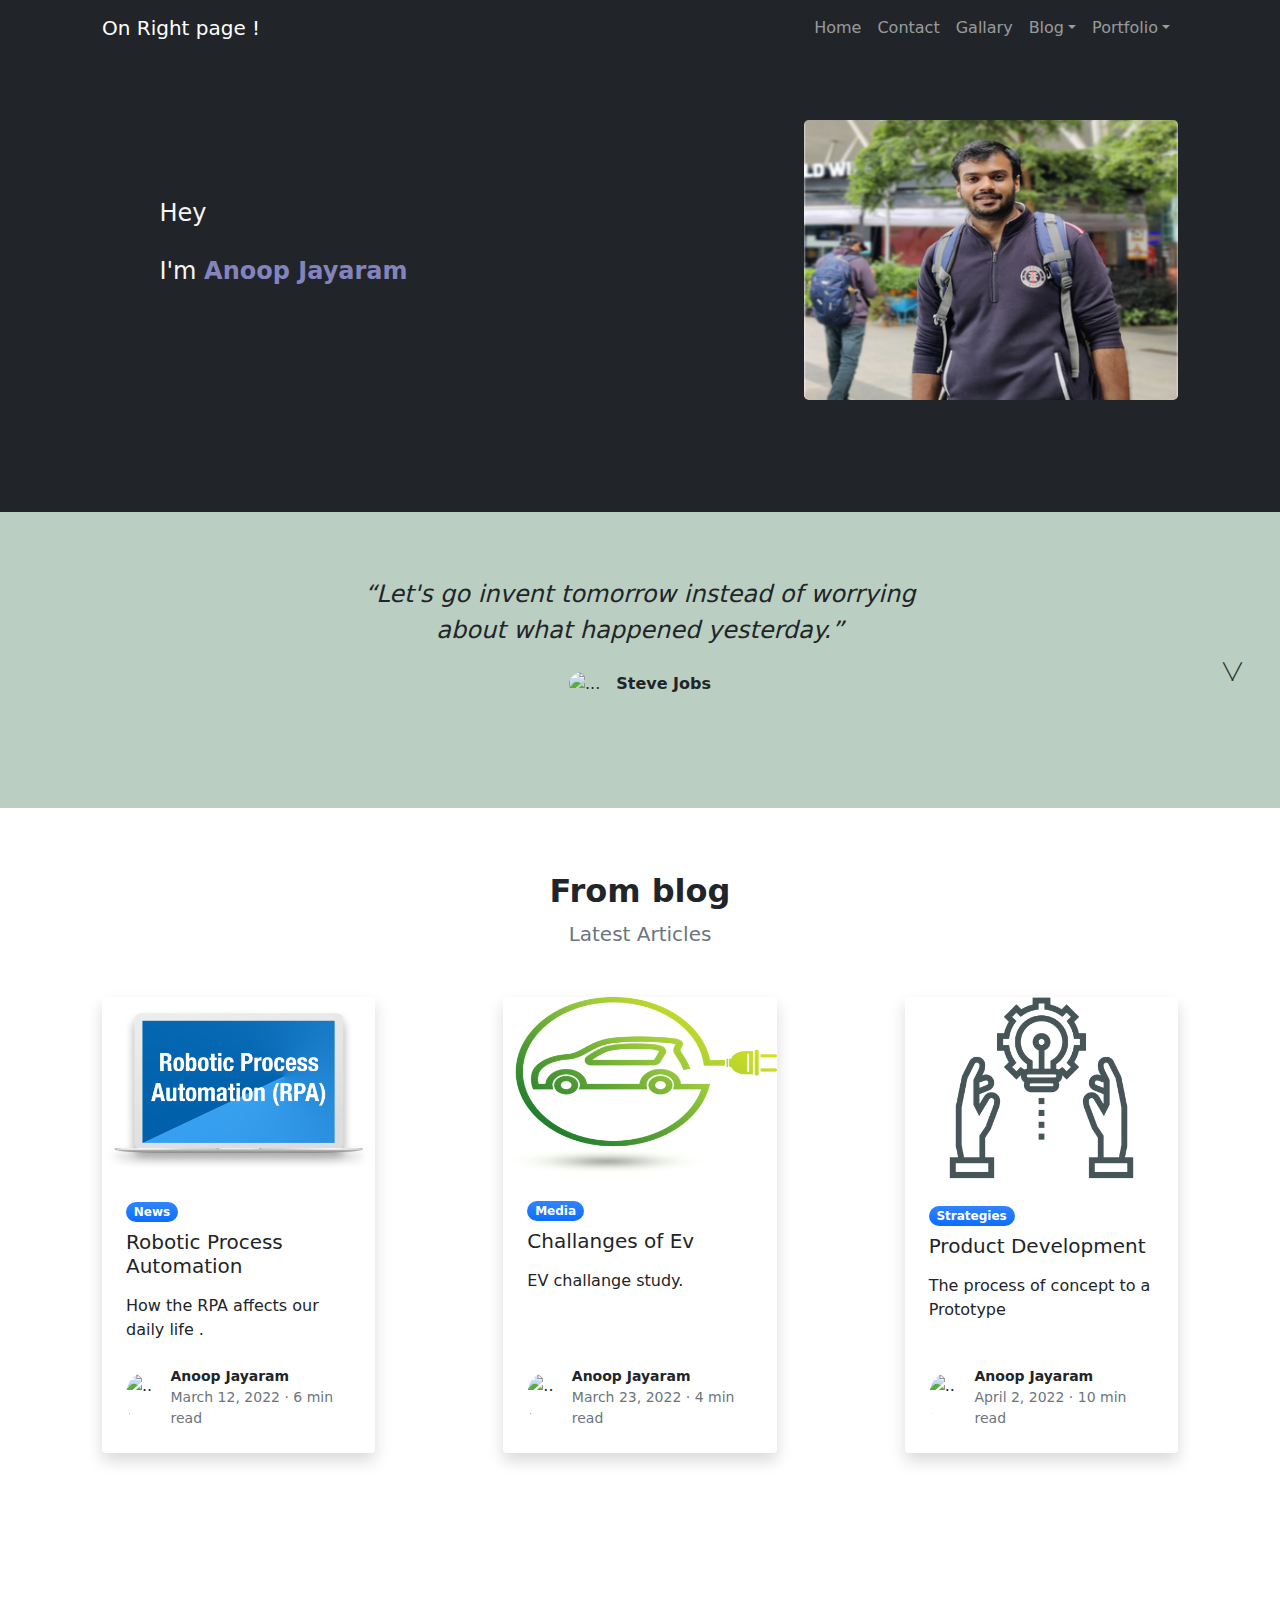
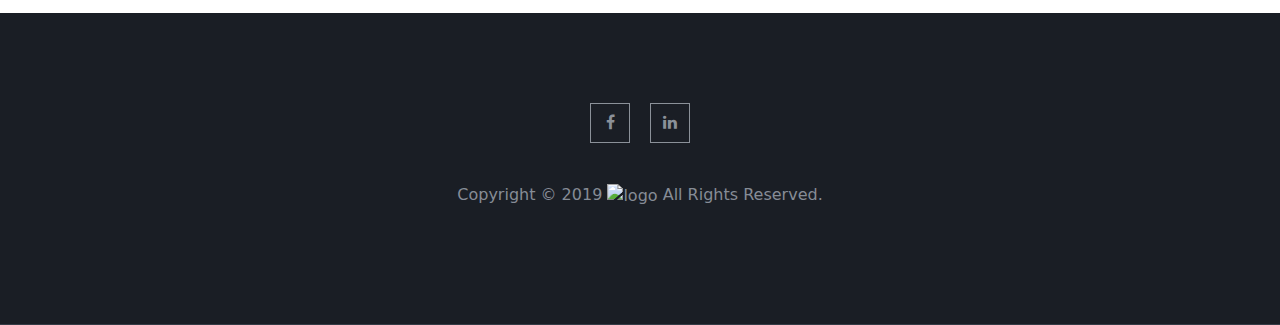
==== index.html @ e0f13cea "c" ====
<!DOCTYPE html>
<html lang="en">
    <head>
        <meta charset="utf-8" />
        <meta name="viewport" content="width=device-width, initial-scale=1, shrink-to-fit=no" />
        <meta name="description" content="" />
        <meta name="author" content="" />
        <title>Anoop Jayaram</title>
        <!-- Favicon-->
        <link rel="icon" type="image/x-icon" href="assets/favicon.ico" />
        <!-- Bootstrap icons-->
        <link href="https://cdn.jsdelivr.net/npm/bootstrap-icons@1.5.0/font/bootstrap-icons.css" rel="stylesheet" />
        <link rel="stylesheet" href="https://cdnjs.cloudflare.com/ajax/libs/font-awesome/4.7.0/css/font-awesome.min.css">
        <!-- Core theme CSS (includes Bootstrap)-->
        <link href="css/styles.css" rel="stylesheet" />
    </head>
    <body class="d-flex flex-column h-100">
        <main class="flex-shrink-0">
            <!-- Navigation-->
            <nav class="navbar navbar-expand-lg navbar-dark bg-dark">
                <div class="container px-5">
                    <a class="navbar-brand" href="index.html">On Right page !</a>
                    <button class="navbar-toggler" type="button" data-bs-toggle="collapse" data-bs-target="#navbarSupportedContent" aria-controls="navbarSupportedContent" aria-expanded="false" aria-label="Toggle navigation"><span class="navbar-toggler-icon"></span></button>
                    <div class="collapse navbar-collapse" id="navbarSupportedContent">
                        <ul class="navbar-nav ms-auto mb-2 mb-lg-0">
                            <li class="nav-item"><a class="nav-link" href="index.html">Home</a></li>
                            <li class="nav-item"><a class="nav-link" href="contact.html">Contact</a></li>
                            <li class="nav-item"><a class="nav-link" href="gallary.html">Gallary</a></li>
                            <!-- <li class="nav-item"><a class="nav-link" href="faq.html">FAQ</a></li> -->
                            <li class="nav-item dropdown">
                                <a class="nav-link dropdown-toggle" id="navbarDropdownBlog" href="#" role="button" data-bs-toggle="dropdown" aria-expanded="false">Blog</a>
                                <ul class="dropdown-menu dropdown-menu-end" aria-labelledby="navbarDropdownBlog">
                                    <li><a class="dropdown-item" href="blog-home.html">Blog Home</a></li>
                                    <li><a class="dropdown-item" href="blog-post.html">Blog Post</a></li>
                                </ul>
                            </li>
                            <li class="nav-item dropdown">
                                <a class="nav-link dropdown-toggle" id="navbarDropdownPortfolio" href="#" role="button" data-bs-toggle="dropdown" aria-expanded="false">Portfolio</a>
                                <ul class="dropdown-menu dropdown-menu-end" aria-labelledby="navbarDropdownPortfolio">
                                    <li><a class="dropdown-item" href="portfolio-overview.html">Portfolio Overview</a></li>
                                    <li><a class="dropdown-item" href="portfolio-item.html">Portfolio Item</a></li>
                                </ul>
                            </li>
                        </ul>
                    </div>
                </div>
            </nav>
            <!-- Header-->
            <header class="bg-dark py-5">
                <div class="container px-5">
                    <div class="row gx-5 align-items-center justify-content-center">
                        <div class="col-lg-8 col-xl-7 col-xxl-6">
                            <div class="my-5 text-center text-xl-start">
                                <!-- <h1 class="display-5 fw-bolder text-white mb-2">Anoop Jayaram</h1>
                                <p class="lead fw-normal text-white-50 mb-4">Hi!</p> -->
                                <h1 id="intro">Hey</h1>
                                <h1 id="intro" >I'm  <strong><span style="color:rgb(132, 132, 189)"> Anoop Jayaram </span></strong></h1> 
                            <h1 id="scroll">
                                <div class="dropping-texts">
                                    <div>Embedded developer</div>
                                    <div>Web Developer</div>
                                    <div>Writer</div>
                                    <div>Human!</div>
                                  </div>
                            </h1>
                           
                          </body>
                                <!-- <div class="d-grid gap-3 d-sm-flex justify-content-sm-center justify-content-xl-start">
                                    <a class="btn btn-primary btn-lg px-4 me-sm-3" href="#features">Get Started</a>
                                    <a class="btn btn-outline-light btn-lg px-4" href="#!">Learn More</a>
                                </div> -->
                            </div>
                        </div>
                        <div class="col-xl-5 col-xxl-6 d-none d-xl-block text-center"><img class="img-fluid rounded-3 my-5" src="assets/Layer_1_copy_1_400x300.jpg" alt="..." /></div>
                    </div>
                </div>
               
            </header>
             
            <!-- Features section-->
            <!-- <section class="py-5" id="features">
                <div class="container px-5 my-5">
                    <div class="row gx-5">
                        <div class="col-lg-4 mb-5 mb-lg-0"><h2 class="fw-bolder mb-0">A better way to start Learning.</h2></div>
                        <div class="col-lg-8">
                            <div class="row gx-5 row-cols-1 row-cols-md-2">
                                <div class="col mb-5 h-100">
                                    <div class="feature bg-primary bg-gradient text-white rounded-3 mb-3"><i class="bi bi-collection"></i></div>
                                        <h2 class="h5" >Featured title</h2>
                                    <p class="mb-0">Paragraph of text beneath the heading to explain the heading. Here is just a bit more text.</p>
                                </div>
                                <div class="col mb-5 h-100">
                                    <div class="feature bg-primary bg-gradient text-white rounded-3 mb-3"><i class="bi bi-building"></i></div>
                                    <h2 class="h5">Featured title</h2>
                                    <p class="mb-0">Paragraph of text beneath the heading to explain the heading. Here is just a bit more text.</p>
                                </div>
                                <div class="col mb-5 mb-md-0 h-100">
                                    <div class="feature bg-primary bg-gradient text-white rounded-3 mb-3"><i class="bi bi-toggles2"></i></div>
                                    <h2 class="h5">Featured title</h2>
                                    <p class="mb-0">Paragraph of text beneath the heading to explain the heading. Here is just a bit more text.</p>
                                </div>
                                <div class="col h-100">
                                    <div class="feature bg-primary bg-gradient text-white rounded-3 mb-3"><i class="bi bi-toggles2"></i></div>
                                    <h2 class="h5">Featured title</h2>
                                    <p class="mb-0">Paragraph of text beneath the heading to explain the heading. Here is just a bit more text.</p>
                                </div>
                            </div>
                        </div>
                    </div>
                </div>
            </section> -->
           
            <!-- Testimonial section-->
            <div class="py-5 bg-light">
                <div class="container px-5 my-5">
                    <div class="row gx-5 justify-content-center">
                        <div class="col-lg-10 col-xl-7">
                            <div class="text-center">
                                <div class="fs-4 mb-4 fst-italic">“Let's go invent tomorrow instead of worrying about what happened yesterday.”</div>
                                <div class="d-flex align-items-center justify-content-center">
                                    <img class="rounded-circle me-3" src="https://dummyimage.com/40x40/ced4da/6c757d" alt="..." />
                                    <div class="fw-bold">
                                        Steve Jobs
                                    </div>
                                </div>
                            </div>
                        </div>
                    </div>
                </div>
                <div class="scrollsec"></div>
            </div>
            <!-- Blog preview section-->
            <section class="py-5">
                <div class="container px-5 my-5">
                    <div class="row gx-5 justify-content-center">
                        <div class="col-lg-8 col-xl-6">
                            <div class="text-center">
                                <h2 class="fw-bolder">From blog</h2>
                                <p class="lead fw-normal text-muted mb-5">Latest Articles</p>
                            </div>
                        </div>
                    </div>
                    <div class="row gx-5">
                        <div class="col-lg-4 mb-5">
                            <div class="card h-100 shadow border-0">
                                <img class="card-img-top" src="assets/RPA.png" alt="..." />
                                <div class="card-body p-4">
                                    <div class="badge bg-primary bg-gradient rounded-pill mb-2">News</div>
                                    <a class="text-decoration-none link-dark stretched-link" href=""><h5 class="card-title mb-3">Robotic Process Automation </h5></a>
                                    <p class="card-text mb-0">How the RPA affects our daily life .</p>
                                </div>
                                <div class="card-footer p-4 pt-0 bg-transparent border-top-0">
                                    <div class="d-flex align-items-end justify-content-between">
                                        <div class="d-flex align-items-center">
                                            <img class="rounded-circle me-3" src="https://dummyimage.com/40x40/ced4da/6c757d" alt="..." />
                                            <div class="small">
                                                <div class="fw-bold">Anoop Jayaram</div>
                                                <div class="text-muted">March 12, 2022 &middot; 6 min read</div>
                                            </div>
                                        </div>
                                    </div>
                                </div>
                            </div>
                        </div>
                        <div class="col-lg-4 mb-5">
                            <div class="card h-100 shadow border-0">
                                <img class="card-img-top" src="assets/ev_1_1000x650.png" alt="..." />
                                <div class="card-body p-4">
                                    <div class="badge bg-primary bg-gradient rounded-pill mb-2">Media</div>
                                    <a class="text-decoration-none link-dark stretched-link" href="#!"><h5 class="card-title mb-3">Challanges of Ev</h5></a>
                                    <p class="card-text mb-0"> EV challange study.</p>
                                </div>
                                <div class="card-footer p-4 pt-0 bg-transparent border-top-0">
                                    <div class="d-flex align-items-end justify-content-between">
                                        <div class="d-flex align-items-center">
                                            <img class="rounded-circle me-3" src="https://dummyimage.com/40x40/ced4da/6c757d" alt="..." />
                                            <div class="small">
                                                <div class="fw-bold">Anoop Jayaram</div>
                                                <div class="text-muted">March 23, 2022 &middot; 4 min read</div>
                                            </div>
                                        </div>
                                    </div>
                                </div>
                            </div>
                        </div>
                        <div class="col-lg-4 mb-5">
                            <div class="card h-100 shadow border-0">
                                <img class="card-img-top" src="assets/product development.png" alt="..." />
                                <div class="card-body p-4">
                                    <div class="badge bg-primary bg-gradient rounded-pill mb-2">Strategies</div>
                                    <a class="text-decoration-none link-dark stretched-link" href="product_development.html"><h5 class="card-title mb-3">Product Development</h5></a>
                                    <p class="card-text mb-0">The process of concept to a Prototype</p>
                                </div>
                                <div class="card-footer p-4 pt-0 bg-transparent border-top-0">
                                    <div class="d-flex align-items-end justify-content-between">
                                        <div class="d-flex align-items-center">
                                            <img class="rounded-circle me-3" src="https://dummyimage.com/40x40/ced4da/6c757d" alt="..." />
                                            <div class="small">
                                                <div class="fw-bold">Anoop Jayaram</div>
                                                <div class="text-muted">April 2, 2022 &middot; 10 min read</div>
                                            </div>
                                        </div>
                                    </div>
                                </div>
                            </div>
                        </div>
                    </div>
              
            </div>
            </section>
        </main>

          <!--  footer -->
          <section1 class="contact-area" id="contact">
            <div class="container">
                <div class="row">
                    <div class="col-lg-6 offset-lg-3">
                        <div class="contact-content text-center">
    
                            <div class="contact-social">
                                <ul>
                                    <li><a class="hover-target" href=""><i class="fa fa-facebook"></i></a></li>
                                    <li><a class="hover-target" href=""><i class="fa fa-linkedin"></i></a></li>
          
        
                                </ul>
                            </div>
                        </div>
                    </div>
                </div>
            </div>
        </sectionq>
        <!-- =============== 1.9 Contact Area End ====================-->
        <!-- =============== 1.9 Footer Area Start ====================-->
        <footer>
            <p>Copyright &copy; 2019 <img src="https://i.ibb.co/QDy827D/ak-logo.png" alt="logo"> All Rights Reserved.</p>
        </footer>
      <!-- end footer -->
        <!-- Bootstrap core JS-->
        <script src="https://cdn.jsdelivr.net/npm/bootstrap@5.1.3/dist/js/bootstrap.bundle.min.js"></script>
        <!-- Core theme JS-->
        <script src="js/scripts.js"></script>
    </body>
</html>
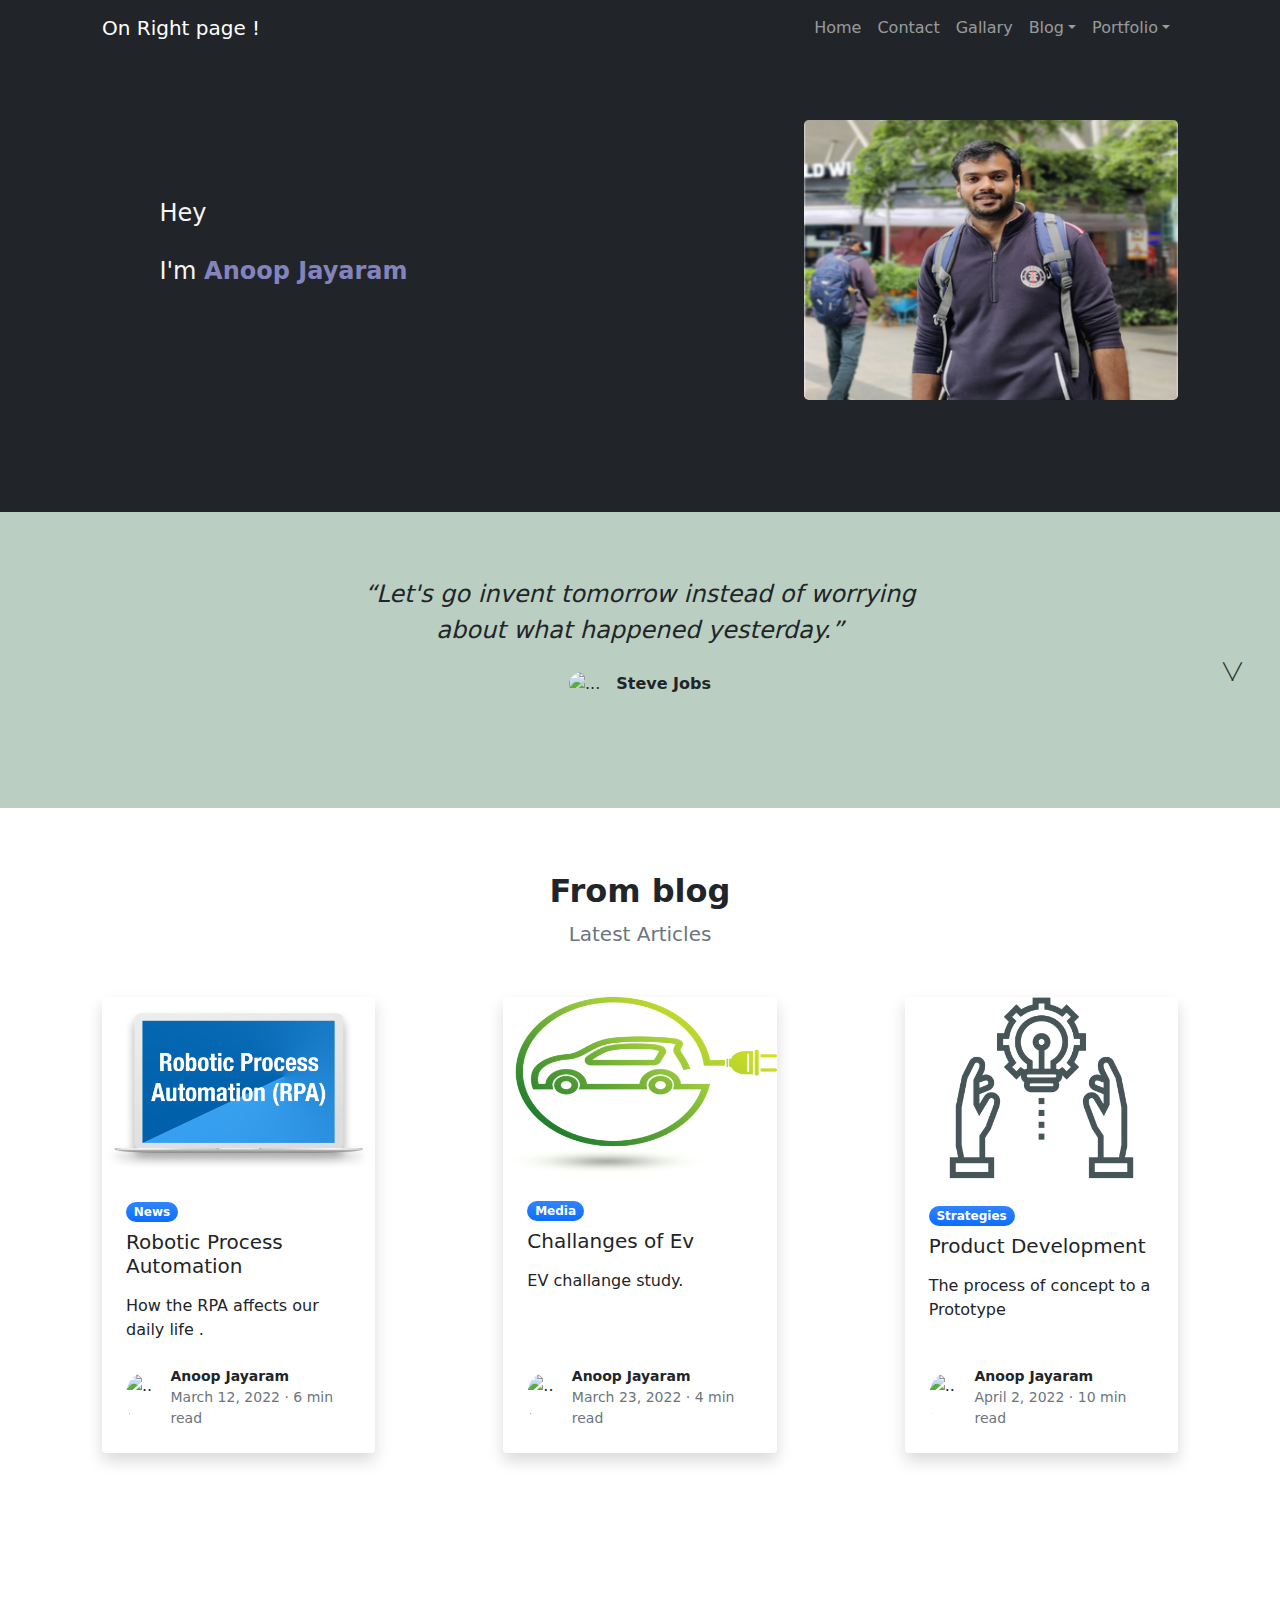
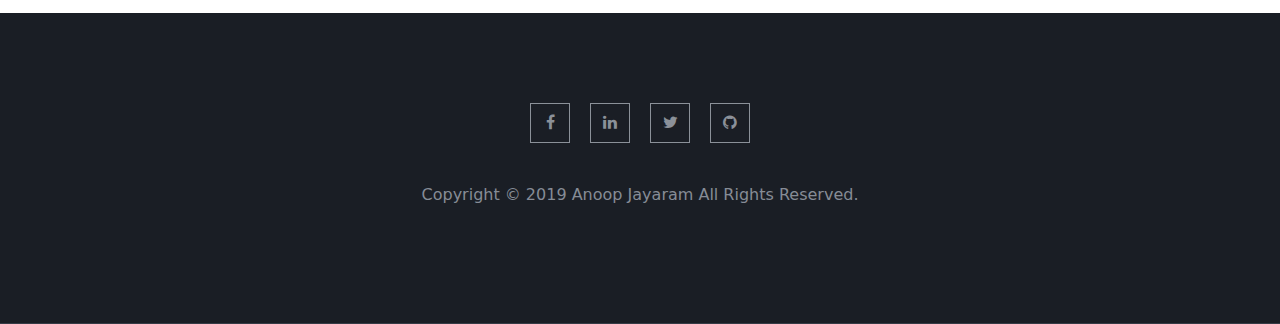
==== commit f0a51ccf: "footer" ====
--- a/index.html
+++ b/index.html
@@ -219,9 +219,10 @@
     
                             <div class="contact-social">
                                 <ul>
-                                    <li><a class="hover-target" href=""><i class="fa fa-facebook"></i></a></li>
-                                    <li><a class="hover-target" href=""><i class="fa fa-linkedin"></i></a></li>
-          
+                                    <li><a class="hover-target" href="https://www.facebook.com/anoopjayaram7/" target="_blank"><i class="fa fa-facebook"></i></a></li>
+                                    <li><a class="hover-target" href="https://www.linkedin.com/in/anoopjayaram97/" target="_blank"><i class="fa fa-linkedin"></i></a></li>
+                                    <li><a class="hover-target" href="https://twitter.com/anoopjayaram7" target="_blank"><i class="fa fa-twitter"></i></a></li>
+                                    <li><a class="hover-target" href="https://github.com/anoopjayaram" target="_blank"><i class="fa fa-github"></i></a></li>
         
                                 </ul>
                             </div>
@@ -233,7 +234,7 @@
         <!-- =============== 1.9 Contact Area End ====================-->
         <!-- =============== 1.9 Footer Area Start ====================-->
         <footer>
-            <p>Copyright &copy; 2019 <img src="https://i.ibb.co/QDy827D/ak-logo.png" alt="logo"> All Rights Reserved.</p>
+            <p>Copyright &copy; 2019 Anoop Jayaram   All Rights Reserved.</p>
         </footer>
       <!-- end footer -->
         <!-- Bootstrap core JS-->
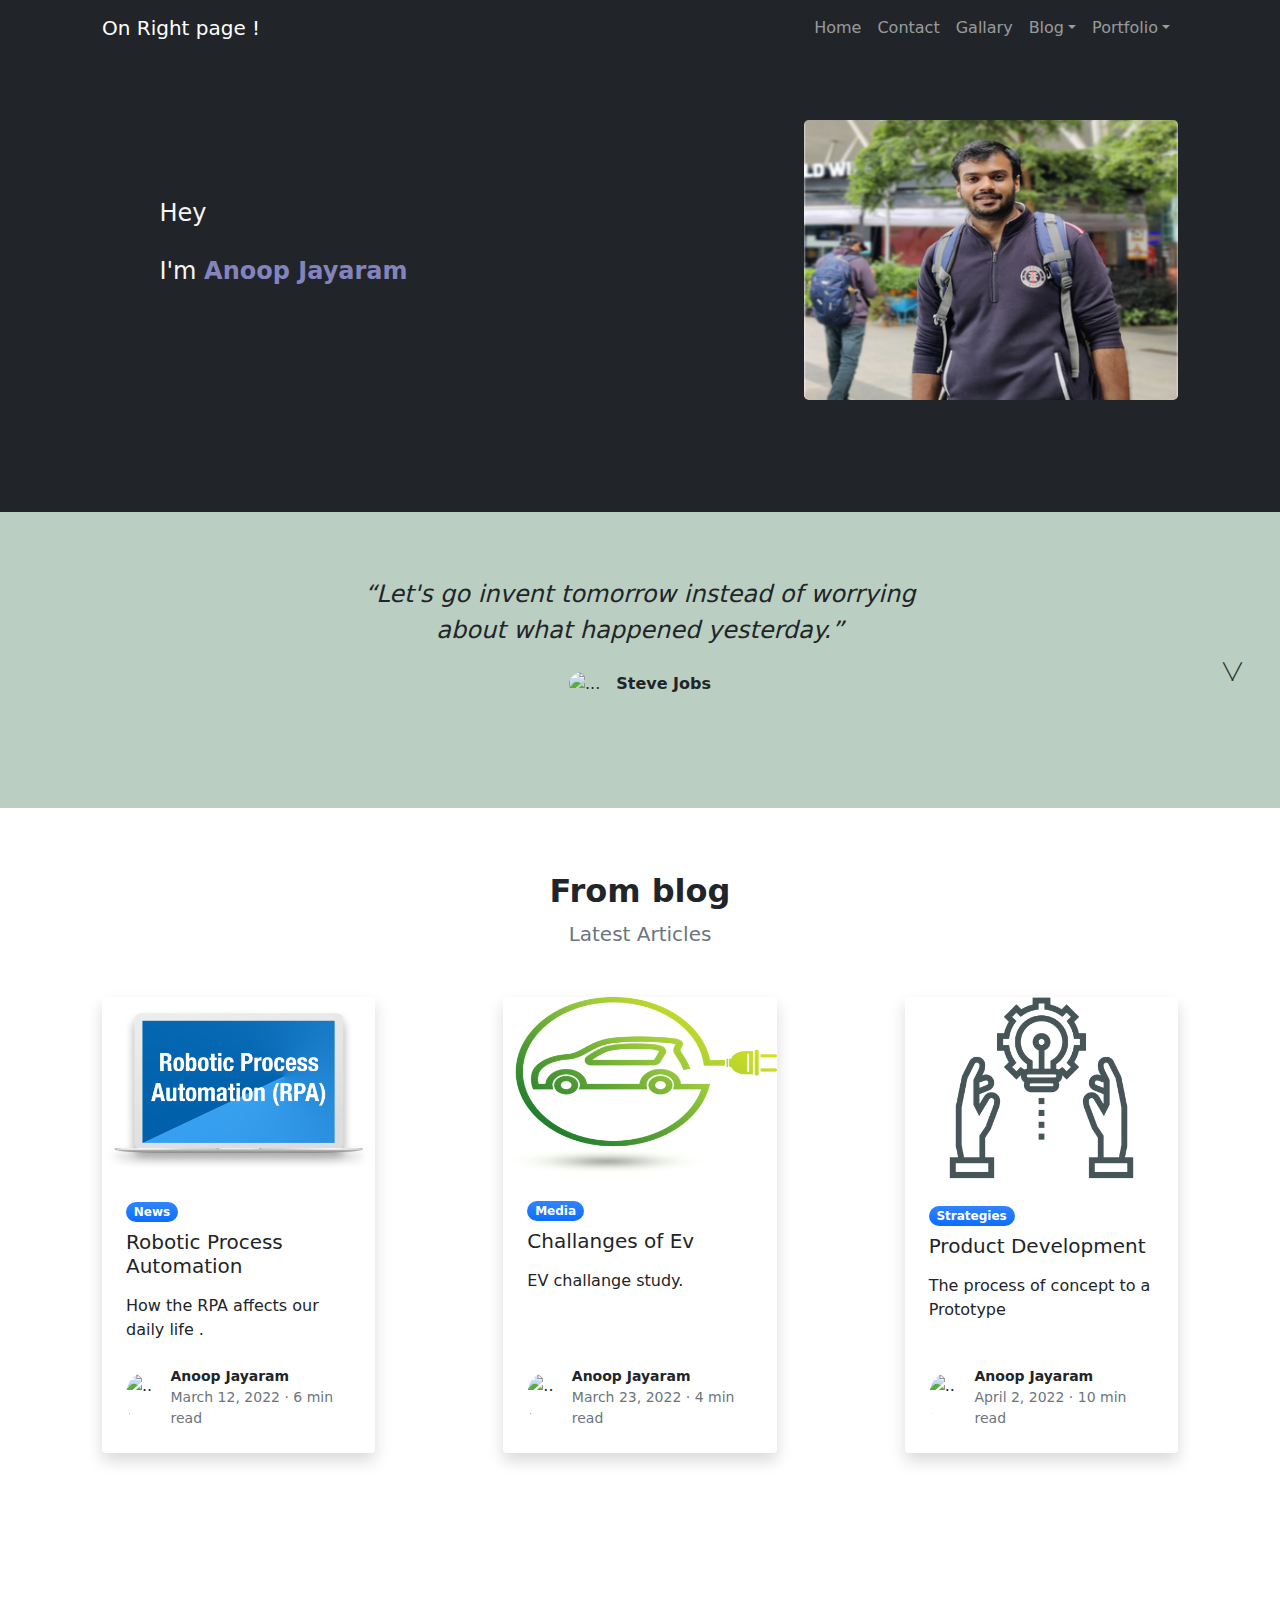
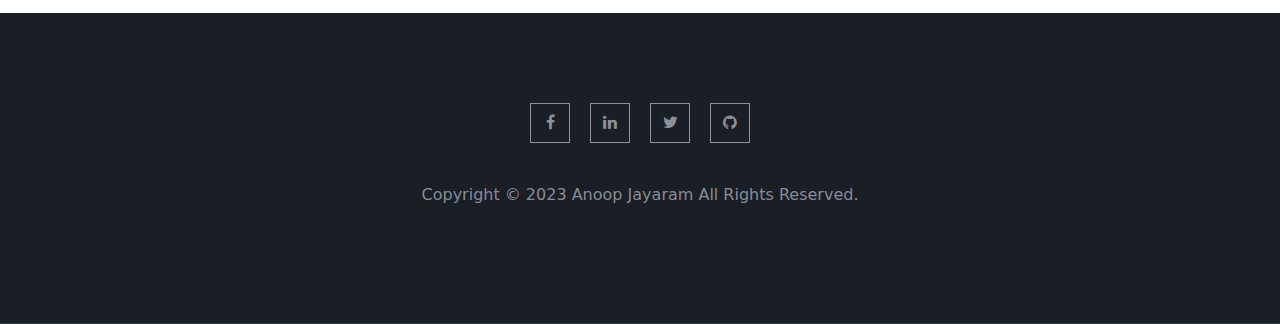
==== commit 4e5bff52: "year" ====
--- a/index.html
+++ b/index.html
@@ -234,7 +234,7 @@
         <!-- =============== 1.9 Contact Area End ====================-->
         <!-- =============== 1.9 Footer Area Start ====================-->
         <footer>
-            <p>Copyright &copy; 2019 Anoop Jayaram   All Rights Reserved.</p>
+            <p>Copyright &copy; 2023 Anoop Jayaram   All Rights Reserved.</p>
         </footer>
       <!-- end footer -->
         <!-- Bootstrap core JS-->
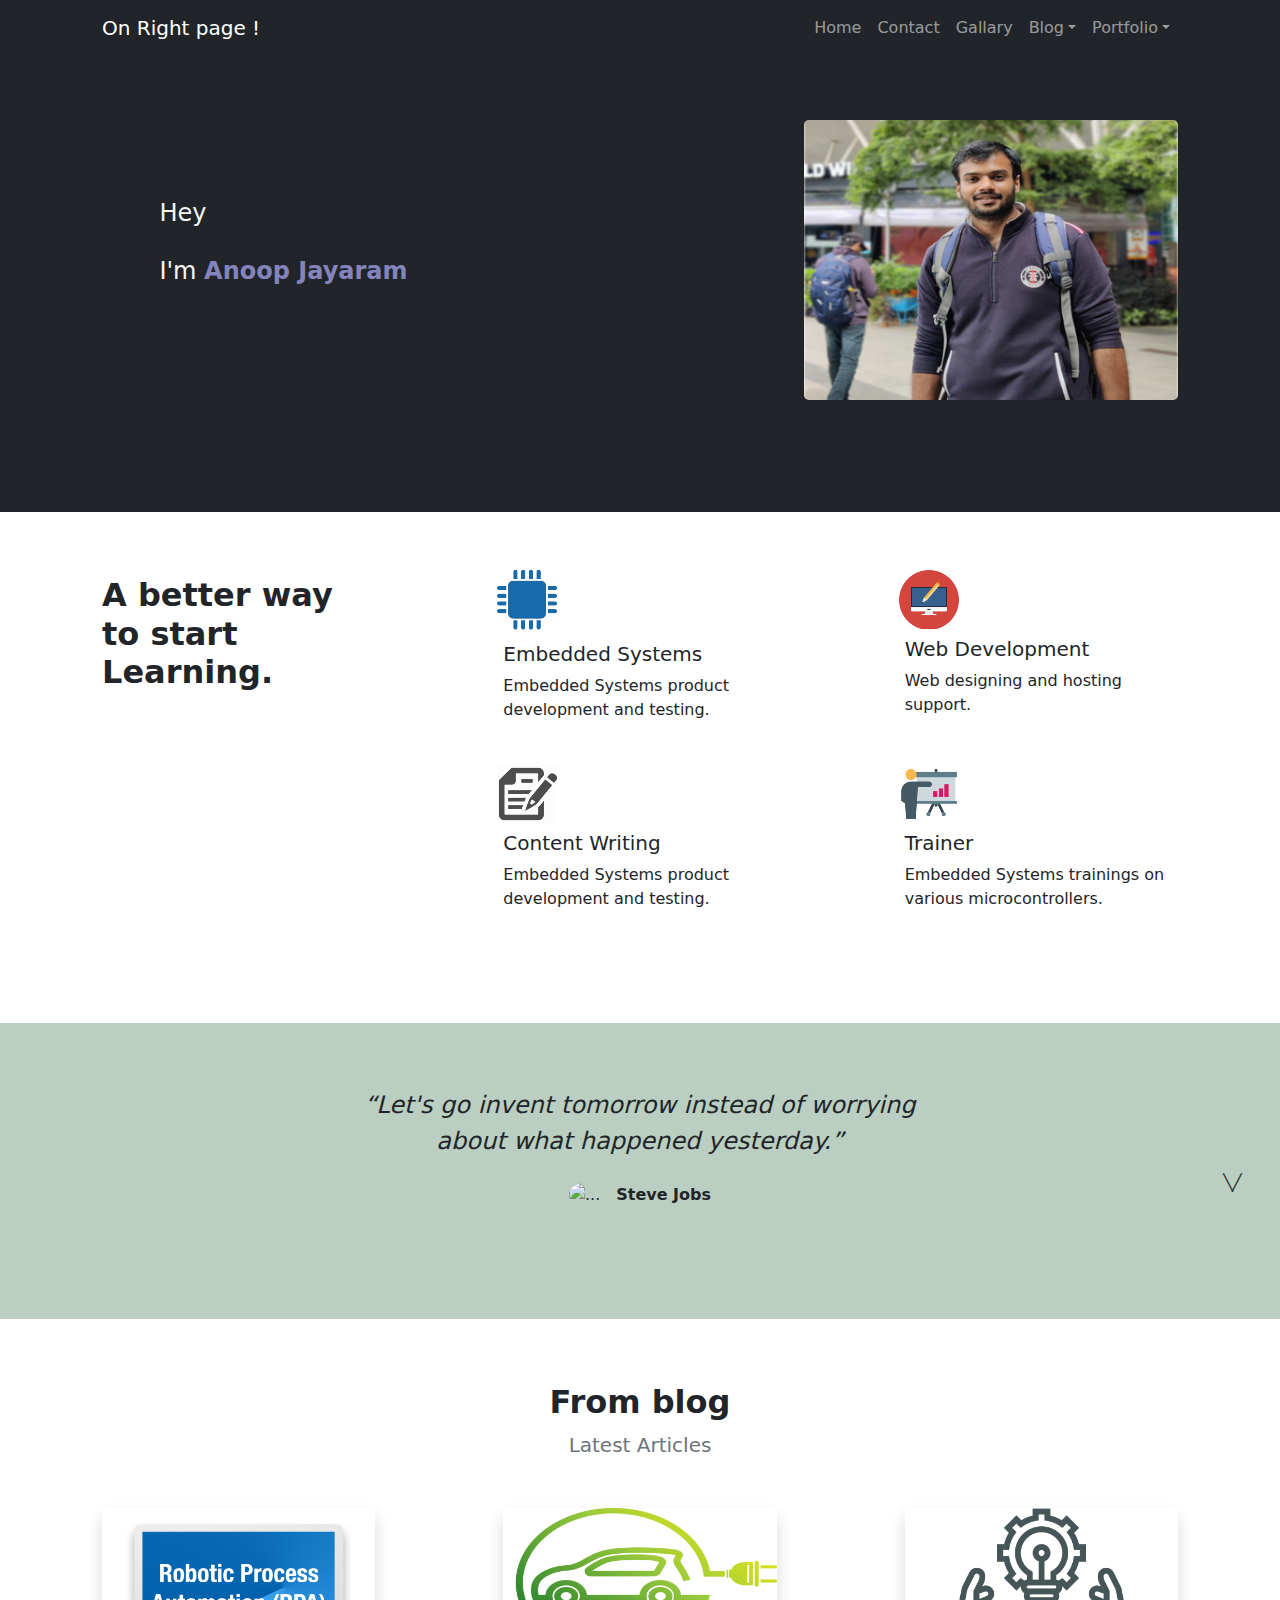
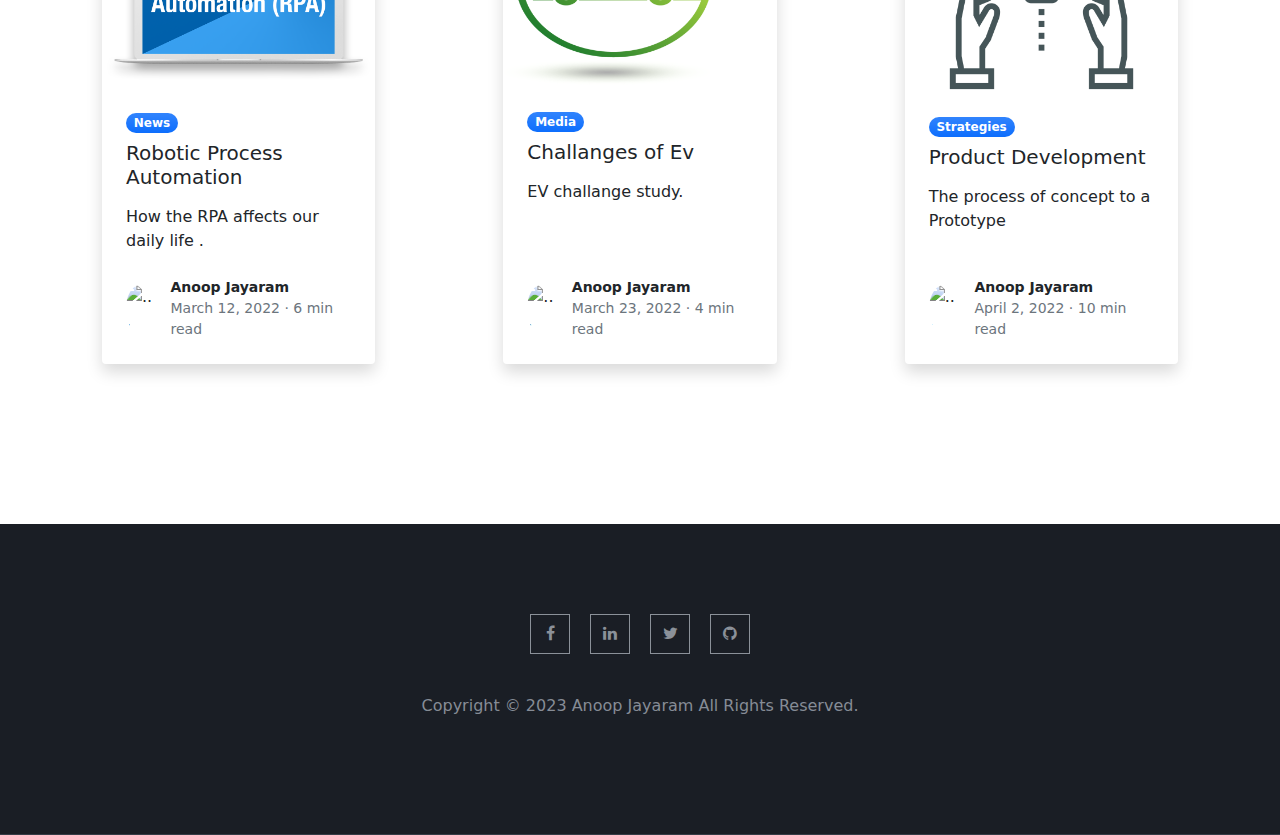
==== commit 79144ad5: "s" ====
--- a/index.html
+++ b/index.html
@@ -78,37 +78,37 @@
             </header>
              
             <!-- Features section-->
-            <!-- <section class="py-5" id="features">
+            <section class="py-5" id="features">
                 <div class="container px-5 my-5">
                     <div class="row gx-5">
                         <div class="col-lg-4 mb-5 mb-lg-0"><h2 class="fw-bolder mb-0">A better way to start Learning.</h2></div>
                         <div class="col-lg-8">
                             <div class="row gx-5 row-cols-1 row-cols-md-2">
                                 <div class="col mb-5 h-100">
-                                    <div class="feature bg-primary bg-gradient text-white rounded-3 mb-3"><i class="bi bi-collection"></i></div>
-                                        <h2 class="h5" >Featured title</h2>
-                                    <p class="mb-0">Paragraph of text beneath the heading to explain the heading. Here is just a bit more text.</p>
+                                    <div class="feature"><img src="assets/Embedded Systems icon.png" alt=""> </i></div>
+                                        <h2 class="h5" >Embedded Systems</h2>
+                                    <p class="mb-0">Embedded Systems product development and testing. </p>
                                 </div>
                                 <div class="col mb-5 h-100">
-                                    <div class="feature bg-primary bg-gradient text-white rounded-3 mb-3"><i class="bi bi-building"></i></div>
-                                    <h2 class="h5">Featured title</h2>
-                                    <p class="mb-0">Paragraph of text beneath the heading to explain the heading. Here is just a bit more text.</p>
+                                    <div class="feature"><img src="assets/web des icon.png" alt=""> </i></div>
+                                        <h2 class="h5" >Web Development</h2>
+                                    <p class="mb-0">Web designing and hosting support. </p>
                                 </div>
                                 <div class="col mb-5 mb-md-0 h-100">
-                                    <div class="feature bg-primary bg-gradient text-white rounded-3 mb-3"><i class="bi bi-toggles2"></i></div>
-                                    <h2 class="h5">Featured title</h2>
-                                    <p class="mb-0">Paragraph of text beneath the heading to explain the heading. Here is just a bit more text.</p>
+                                    <div class="feature"><img src="assets/content icon.png" alt=""> </i></div>
+                                    <h2 class="h5" >Content Writing</h2>
+                                <p class="mb-0">Embedded Systems product development and testing. </p>
                                 </div>
                                 <div class="col h-100">
-                                    <div class="feature bg-primary bg-gradient text-white rounded-3 mb-3"><i class="bi bi-toggles2"></i></div>
-                                    <h2 class="h5">Featured title</h2>
-                                    <p class="mb-0">Paragraph of text beneath the heading to explain the heading. Here is just a bit more text.</p>
-                                </div>
-                            </div>
-                        </div>
-                    </div>
-                </div>
-            </section> -->
+                                    <div class="feature"><img src="assets/training icon.png" alt=""> </i></div>
+                                    <h2 class="h5" >Trainer</h2>
+                                <p class="mb-0">Embedded Systems trainings on various microcontrollers.</p>
+                                </div>
+                            </div>
+                        </div>
+                    </div>
+                </div>
+            </section>
            
             <!-- Testimonial section-->
             <div class="py-5 bg-light">
@@ -146,7 +146,7 @@
                                 <img class="card-img-top" src="assets/RPA.png" alt="..." />
                                 <div class="card-body p-4">
                                     <div class="badge bg-primary bg-gradient rounded-pill mb-2">News</div>
-                                    <a class="text-decoration-none link-dark stretched-link" href=""><h5 class="card-title mb-3">Robotic Process Automation </h5></a>
+                                    <a class="text-decoration-none link-dark stretched-link" href="rpa.html"><h5 class="card-title mb-3">Robotic Process Automation </h5></a>
                                     <p class="card-text mb-0">How the RPA affects our daily life .</p>
                                 </div>
                                 <div class="card-footer p-4 pt-0 bg-transparent border-top-0">
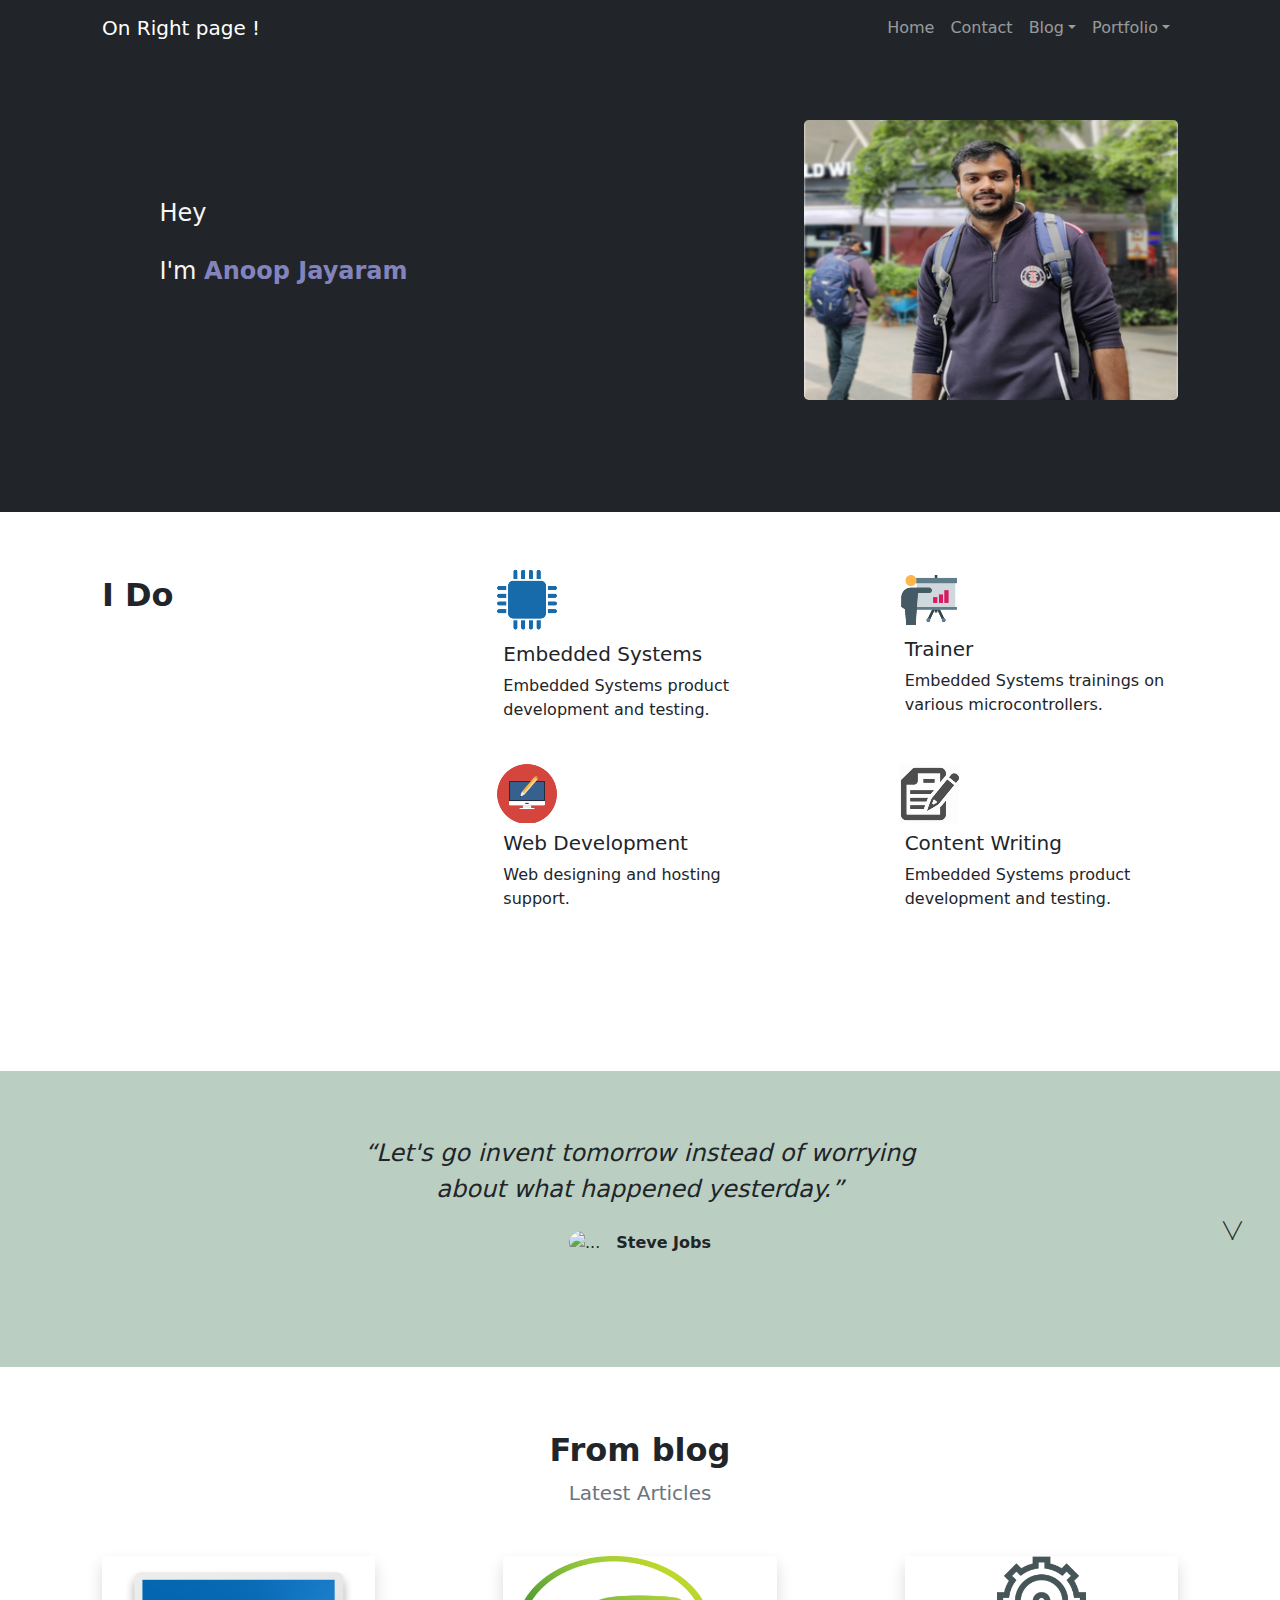
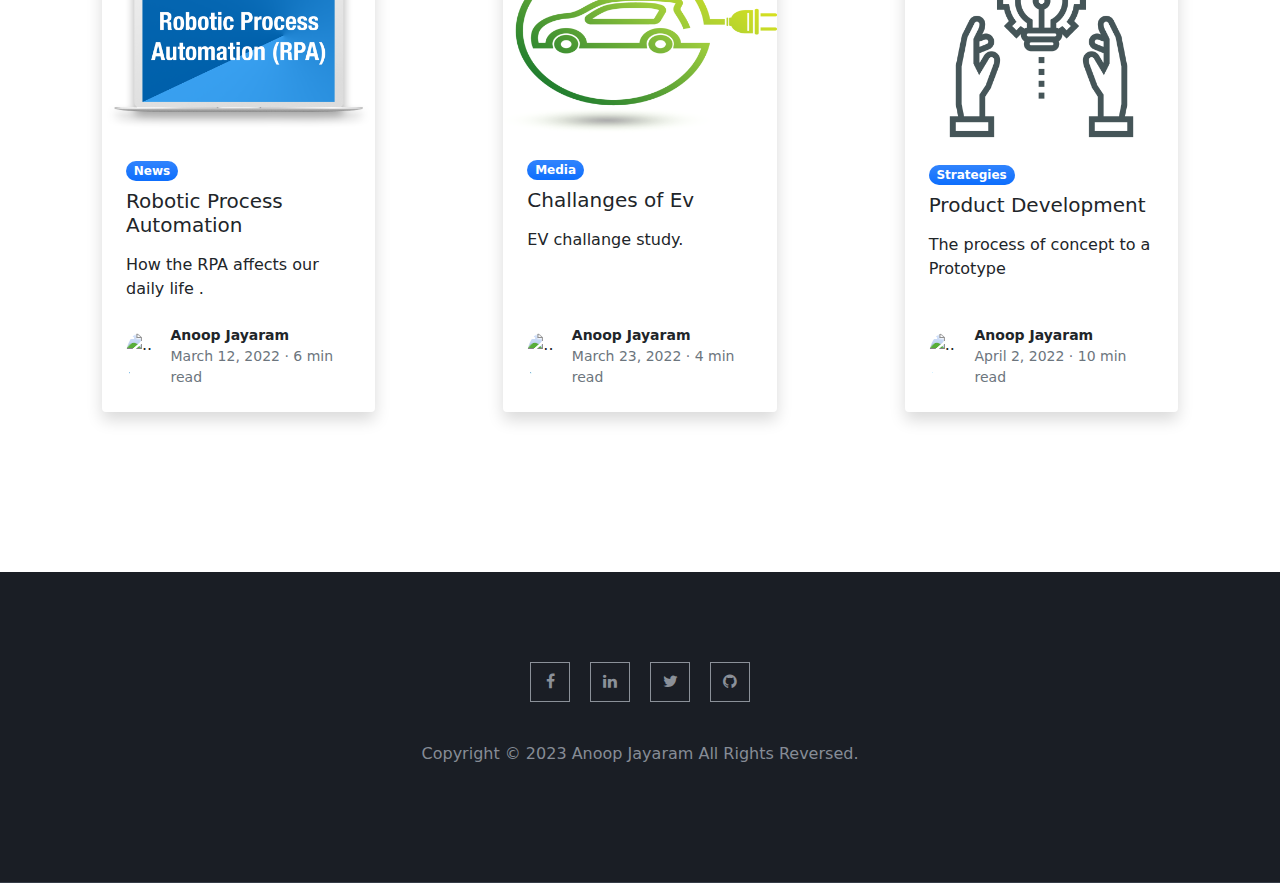
==== commit 445fbf6a: "d" ====
--- a/index.html
+++ b/index.html
@@ -25,7 +25,7 @@
                         <ul class="navbar-nav ms-auto mb-2 mb-lg-0">
                             <li class="nav-item"><a class="nav-link" href="index.html">Home</a></li>
                             <li class="nav-item"><a class="nav-link" href="contact.html">Contact</a></li>
-                            <li class="nav-item"><a class="nav-link" href="gallary.html">Gallary</a></li>
+                            <!-- <li class="nav-item"><a class="nav-link" href="gallary.html">Gallary</a></li> -->
                             <!-- <li class="nav-item"><a class="nav-link" href="faq.html">FAQ</a></li> -->
                             <li class="nav-item dropdown">
                                 <a class="nav-link dropdown-toggle" id="navbarDropdownBlog" href="#" role="button" data-bs-toggle="dropdown" aria-expanded="false">Blog</a>
@@ -55,15 +55,14 @@
                                 <p class="lead fw-normal text-white-50 mb-4">Hi!</p> -->
                                 <h1 id="intro">Hey</h1>
                                 <h1 id="intro" >I'm  <strong><span style="color:rgb(132, 132, 189)"> Anoop Jayaram </span></strong></h1> 
-                            <h1 id="scroll">
+                                 <h1 id="scroll">
                                 <div class="dropping-texts">
                                     <div>Embedded developer</div>
                                     <div>Web Developer</div>
                                     <div>Writer</div>
                                     <div>Human!</div>
                                   </div>
-                            </h1>
-                           
+                            </h1> 
                           </body>
                                 <!-- <div class="d-grid gap-3 d-sm-flex justify-content-sm-center justify-content-xl-start">
                                     <a class="btn btn-primary btn-lg px-4 me-sm-3" href="#features">Get Started</a>
@@ -81,7 +80,7 @@
             <section class="py-5" id="features">
                 <div class="container px-5 my-5">
                     <div class="row gx-5">
-                        <div class="col-lg-4 mb-5 mb-lg-0"><h2 class="fw-bolder mb-0">A better way to start Learning.</h2></div>
+                        <div class="col-lg-4 mb-5 mb-lg-0"><h2 class="fw-bolder mb-0">I Do</h2></div>
                         <div class="col-lg-8">
                             <div class="row gx-5 row-cols-1 row-cols-md-2">
                                 <div class="col mb-5 h-100">
@@ -89,6 +88,11 @@
                                         <h2 class="h5" >Embedded Systems</h2>
                                     <p class="mb-0">Embedded Systems product development and testing. </p>
                                 </div>
+                                <div class="col h-100">
+                                    <div class="feature"><img src="assets/training icon.png" alt=""> </i></div>
+                                    <h2 class="h5" >Trainer</h2>
+                                <p class="mb-0">Embedded Systems trainings on various microcontrollers.</p>
+                                </div>
                                 <div class="col mb-5 h-100">
                                     <div class="feature"><img src="assets/web des icon.png" alt=""> </i></div>
                                         <h2 class="h5" >Web Development</h2>
@@ -99,11 +103,7 @@
                                     <h2 class="h5" >Content Writing</h2>
                                 <p class="mb-0">Embedded Systems product development and testing. </p>
                                 </div>
-                                <div class="col h-100">
-                                    <div class="feature"><img src="assets/training icon.png" alt=""> </i></div>
-                                    <h2 class="h5" >Trainer</h2>
-                                <p class="mb-0">Embedded Systems trainings on various microcontrollers.</p>
-                                </div>
+                               
                             </div>
                         </div>
                     </div>
@@ -234,7 +234,7 @@
         <!-- =============== 1.9 Contact Area End ====================-->
         <!-- =============== 1.9 Footer Area Start ====================-->
         <footer>
-            <p>Copyright &copy; 2023 Anoop Jayaram   All Rights Reserved.</p>
+            <p>Copyright &copy; 2023 Anoop Jayaram   All Rights Reversed.</p>
         </footer>
       <!-- end footer -->
         <!-- Bootstrap core JS-->
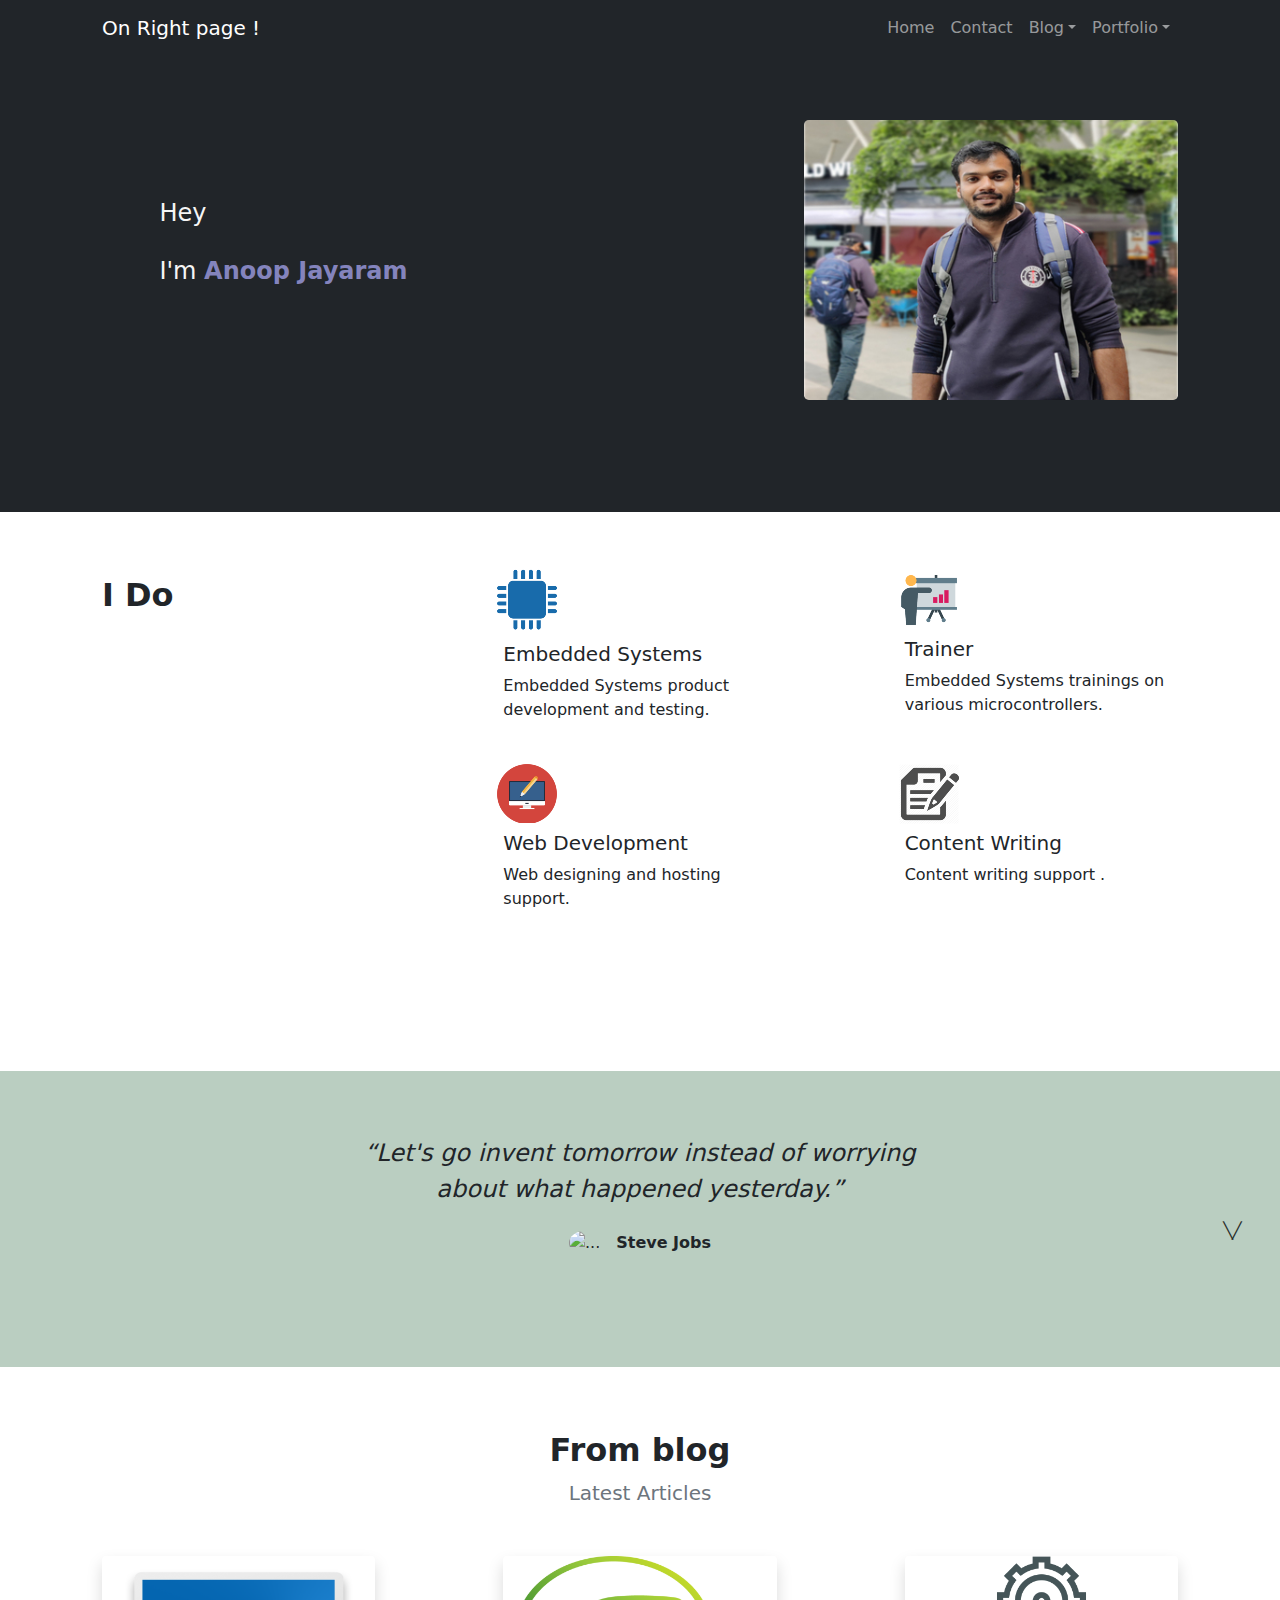
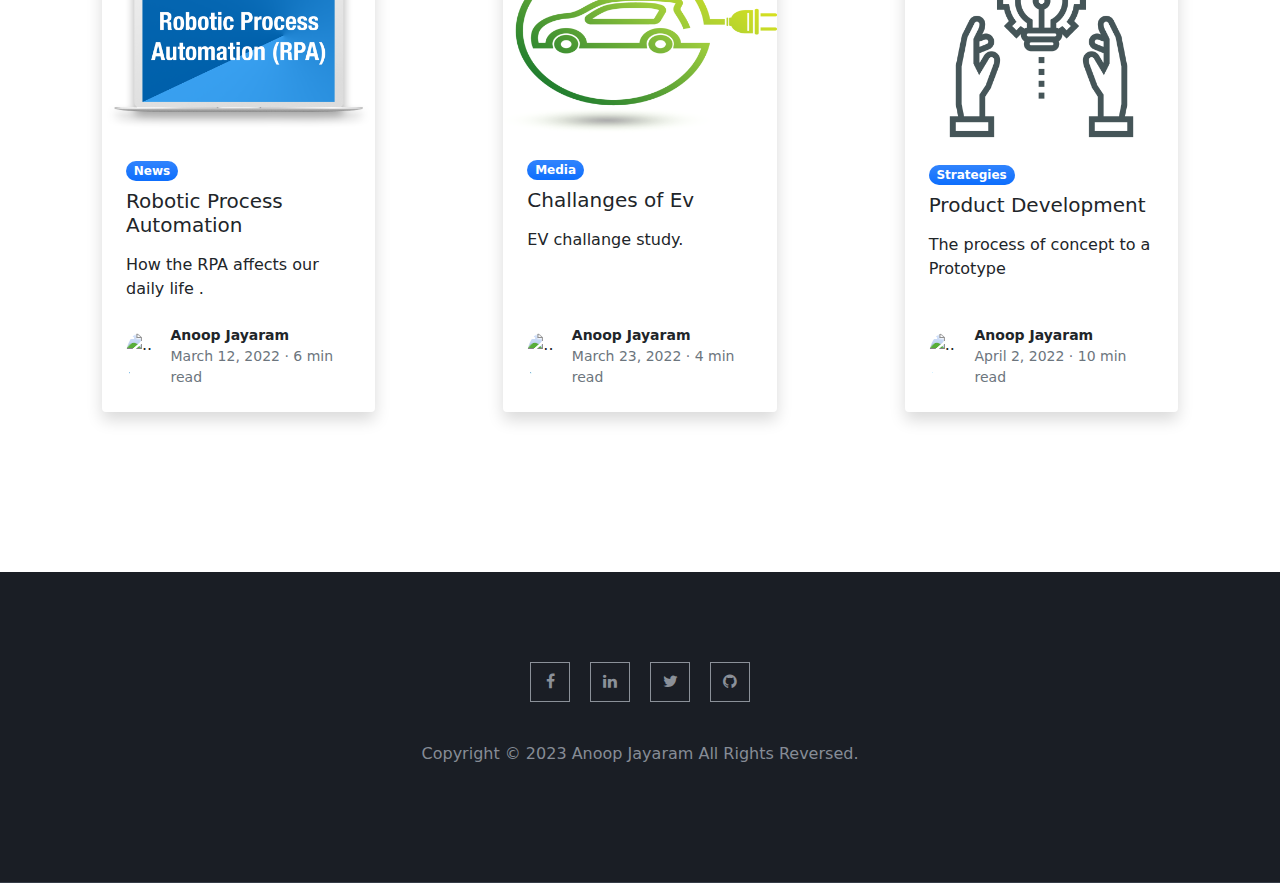
==== commit 372059b1: "footer adder" ====
--- a/index.html
+++ b/index.html
@@ -93,6 +93,7 @@
                                     <h2 class="h5" >Trainer</h2>
                                 <p class="mb-0">Embedded Systems trainings on various microcontrollers.</p>
                                 </div>
+                                
                                 <div class="col mb-5 h-100">
                                     <div class="feature"><img src="assets/web des icon.png" alt=""> </i></div>
                                         <h2 class="h5" >Web Development</h2>
@@ -101,7 +102,7 @@
                                 <div class="col mb-5 mb-md-0 h-100">
                                     <div class="feature"><img src="assets/content icon.png" alt=""> </i></div>
                                     <h2 class="h5" >Content Writing</h2>
-                                <p class="mb-0">Embedded Systems product development and testing. </p>
+                                <p class="mb-0">Content writing support . </p>
                                 </div>
                                
                             </div>
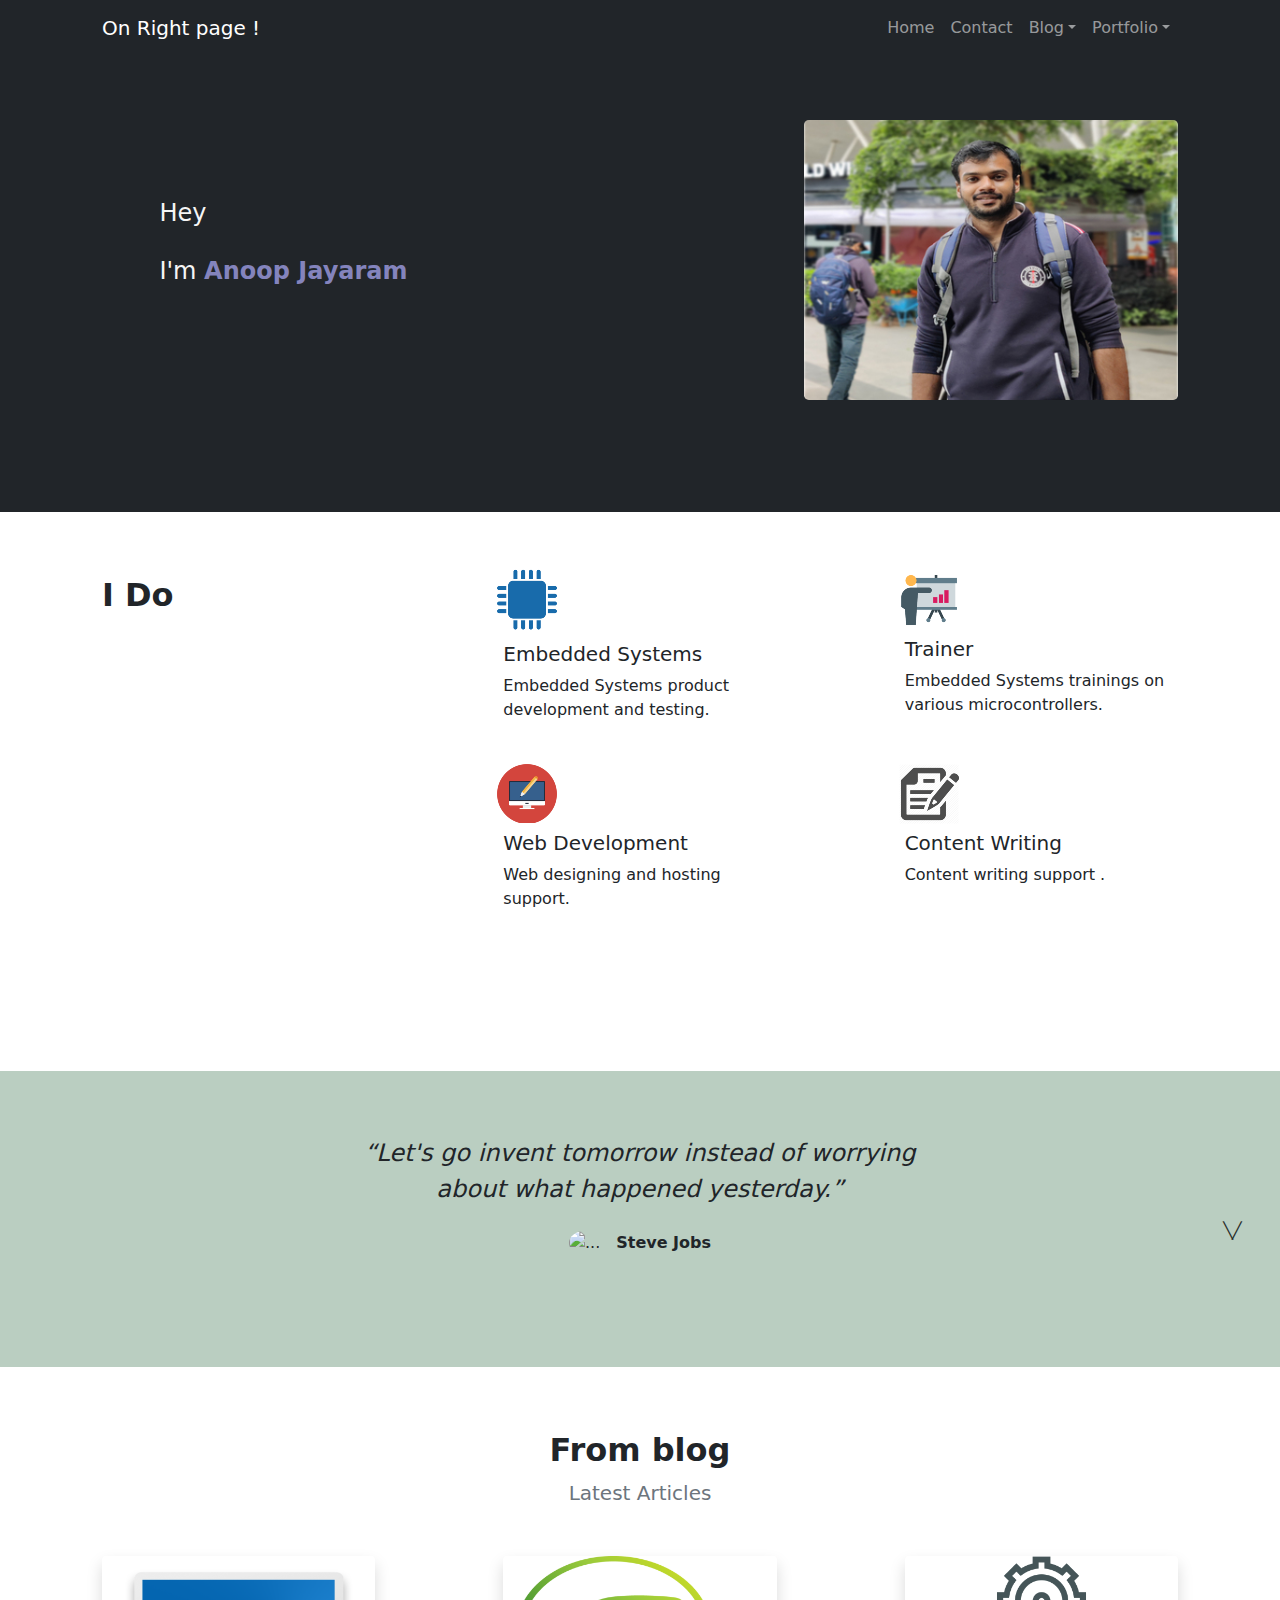
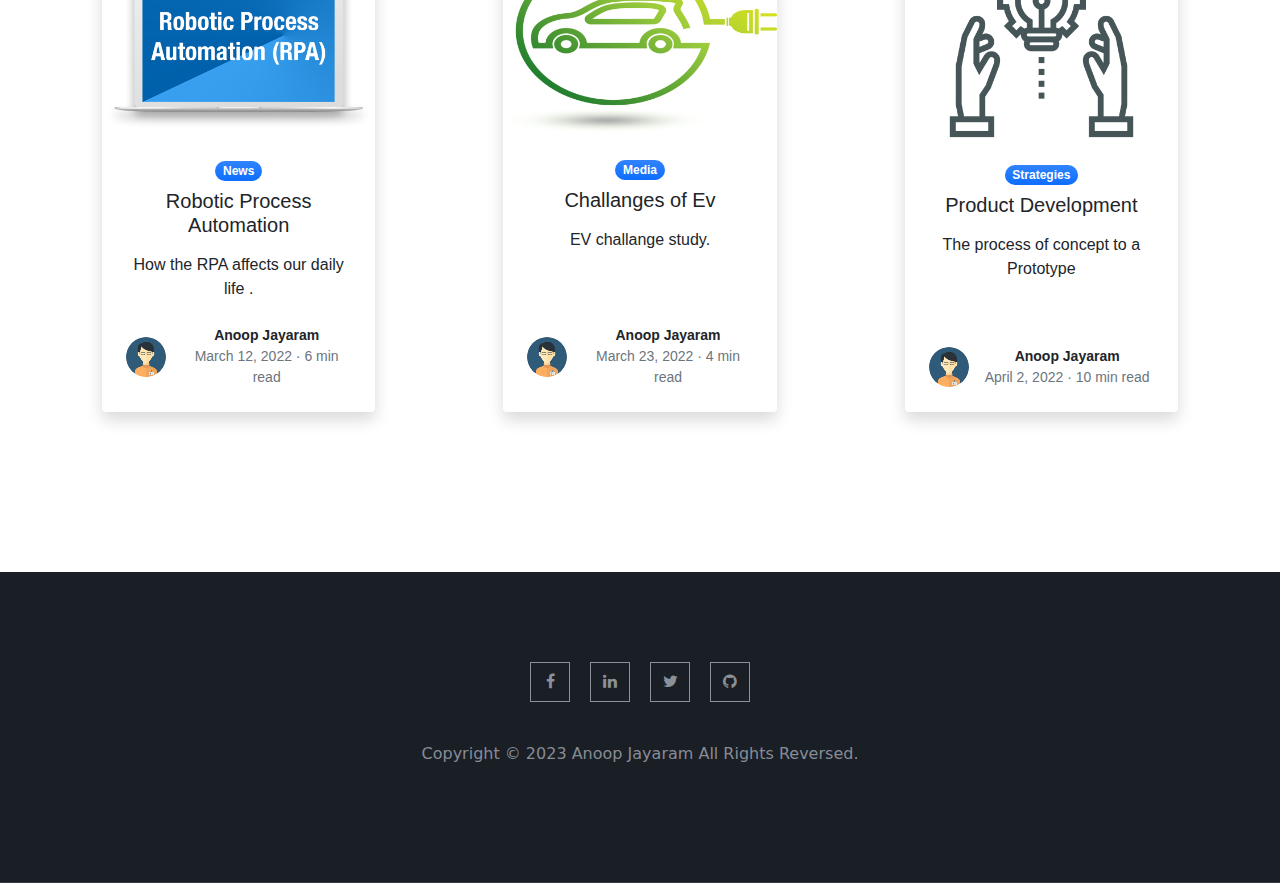
==== commit 2abd32d3: "as" ====
--- a/index.html
+++ b/index.html
@@ -153,7 +153,7 @@
                                 <div class="card-footer p-4 pt-0 bg-transparent border-top-0">
                                     <div class="d-flex align-items-end justify-content-between">
                                         <div class="d-flex align-items-center">
-                                            <img class="rounded-circle me-3" src="https://dummyimage.com/40x40/ced4da/6c757d" alt="..." />
+                                            <img class="rounded-circle me-3" src="assets/admin_logo.png" alt="..." />
                                             <div class="small">
                                                 <div class="fw-bold">Anoop Jayaram</div>
                                                 <div class="text-muted">March 12, 2022 &middot; 6 min read</div>
@@ -174,7 +174,7 @@
                                 <div class="card-footer p-4 pt-0 bg-transparent border-top-0">
                                     <div class="d-flex align-items-end justify-content-between">
                                         <div class="d-flex align-items-center">
-                                            <img class="rounded-circle me-3" src="https://dummyimage.com/40x40/ced4da/6c757d" alt="..." />
+                                            <img class="rounded-circle me-3" src="assets/admin_logo.png" alt="..." />
                                             <div class="small">
                                                 <div class="fw-bold">Anoop Jayaram</div>
                                                 <div class="text-muted">March 23, 2022 &middot; 4 min read</div>
@@ -195,7 +195,7 @@
                                 <div class="card-footer p-4 pt-0 bg-transparent border-top-0">
                                     <div class="d-flex align-items-end justify-content-between">
                                         <div class="d-flex align-items-center">
-                                            <img class="rounded-circle me-3" src="https://dummyimage.com/40x40/ced4da/6c757d" alt="..." />
+                                            <img class="rounded-circle me-3" src="assets/admin_logo.png" alt="..." />
                                             <div class="small">
                                                 <div class="fw-bold">Anoop Jayaram</div>
                                                 <div class="text-muted">April 2, 2022 &middot; 10 min read</div>
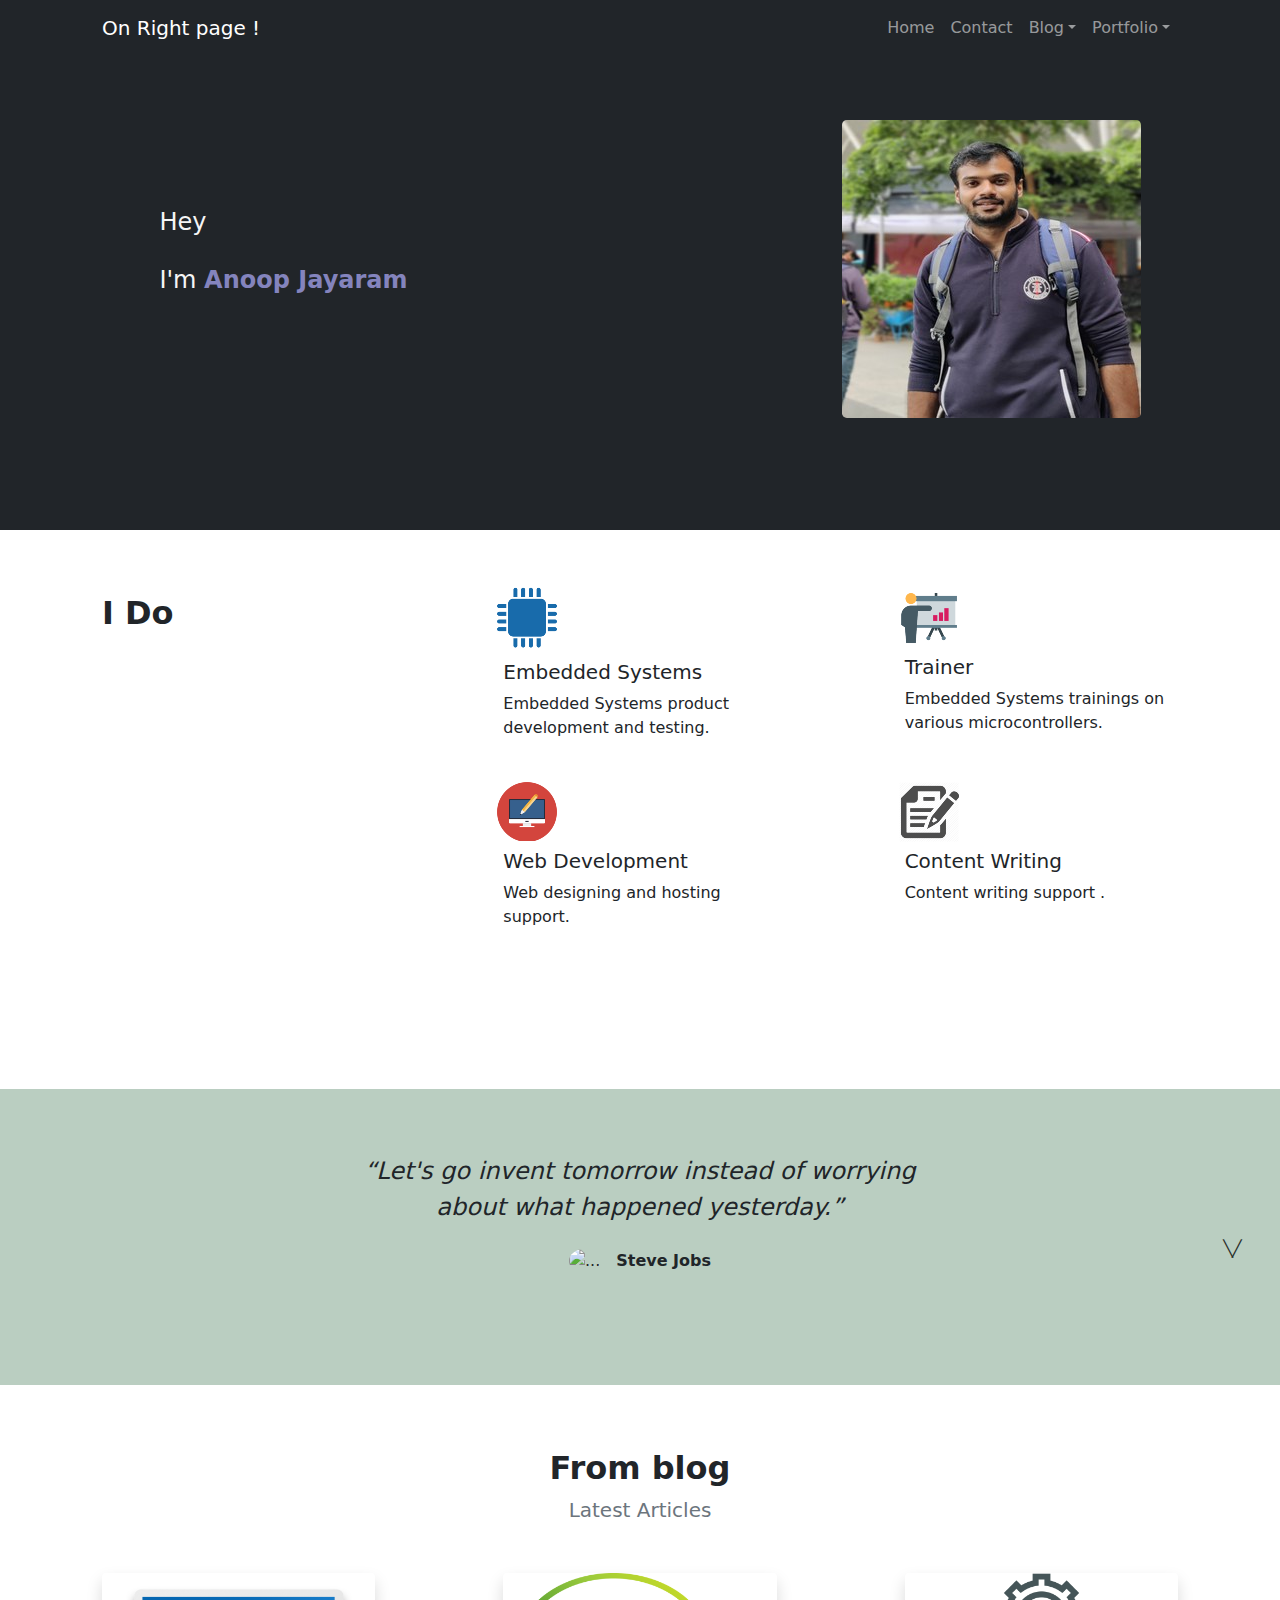
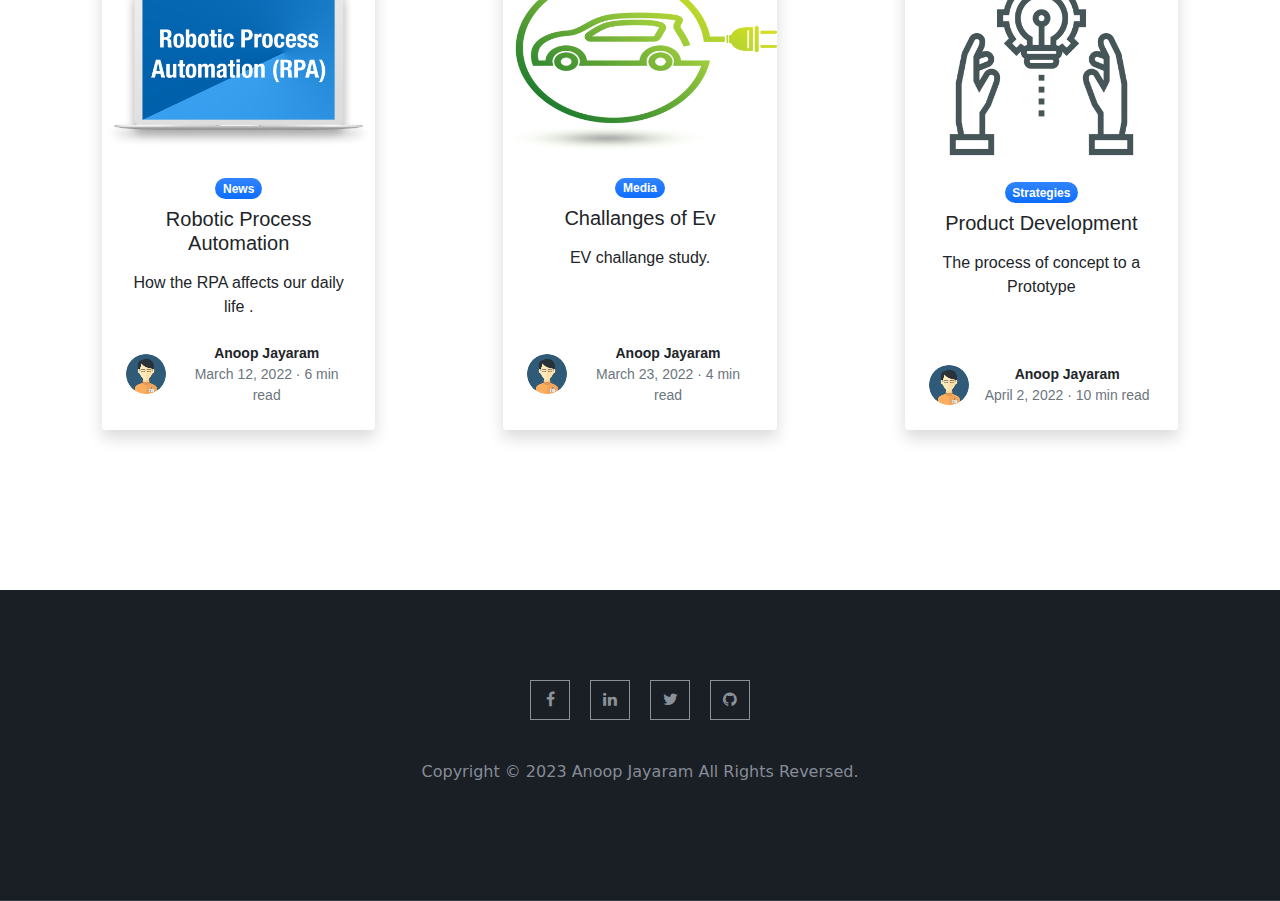
==== commit d680b0b7: "as" ====
--- a/index.html
+++ b/index.html
@@ -70,7 +70,7 @@
                                 </div> -->
                             </div>
                         </div>
-                        <div class="col-xl-5 col-xxl-6 d-none d-xl-block text-center"><img class="img-fluid rounded-3 my-5" src="assets/Layer_1_copy_1_400x300.jpg" alt="..." /></div>
+                        <div class="col-xl-5 col-xxl-6 d-none d-xl-block text-center"><img class="img-fluid rounded-3 my-5" src="assets/mesq.jpg" alt="..." /></div>
                     </div>
                 </div>
                
